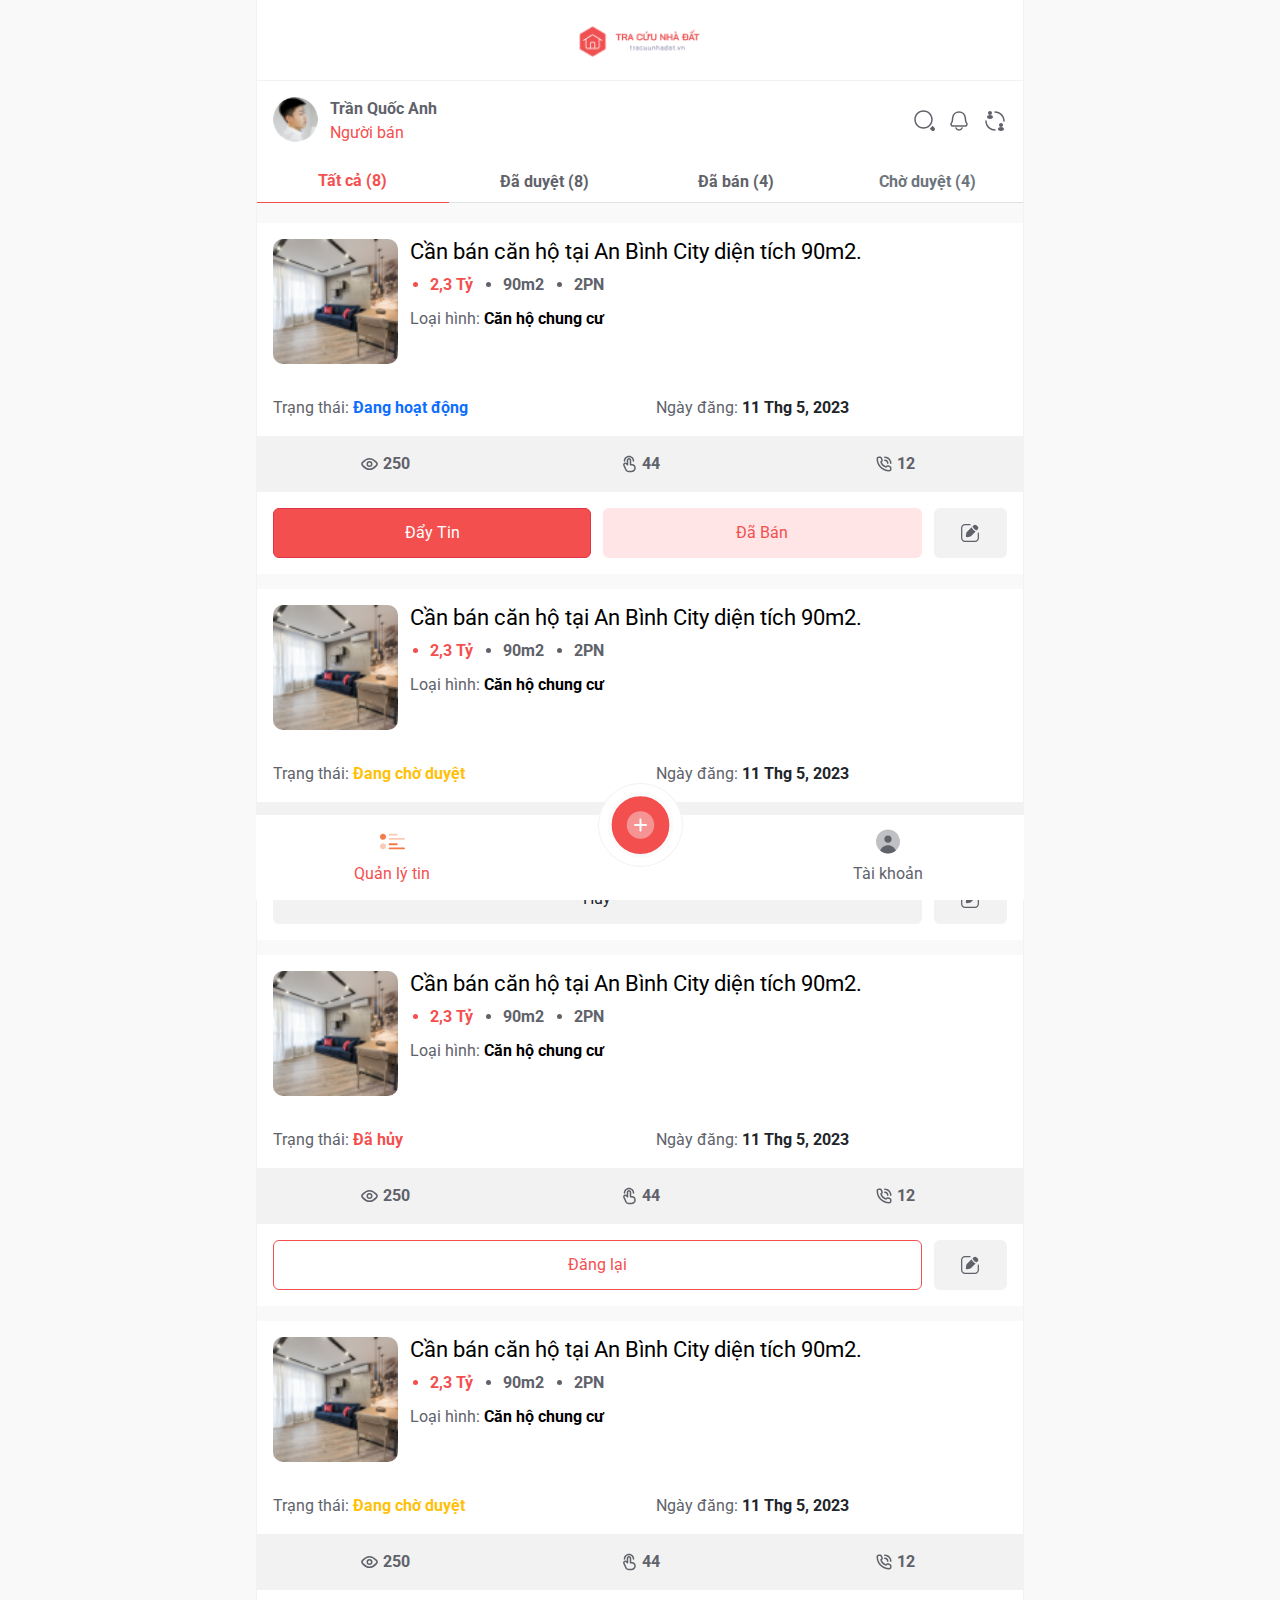
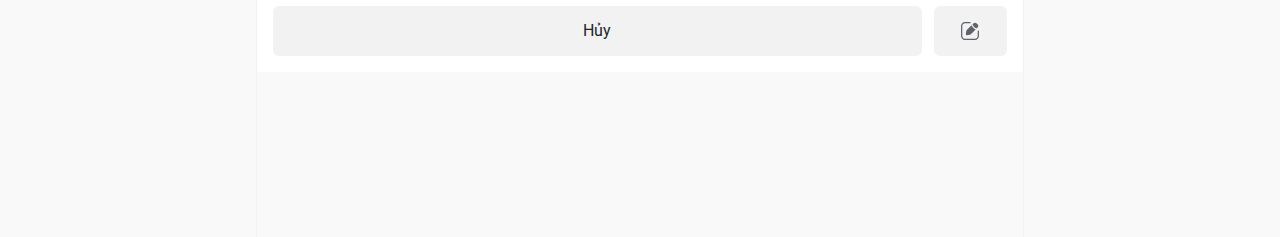
==== nguoi-ban/index.html @ e85fa12e "init" ====
<!doctype html>
<html lang="en">
<head>
    <meta charset="UTF-8">
    <meta name="viewport"
          content="width=device-width, user-scalable=no, initial-scale=1.0, maximum-scale=1.0, minimum-scale=1.0">
    <meta http-equiv="X-UA-Compatible" content="ie=edge">
    <title>Document</title>

    <link rel="stylesheet" href="../asset/bootstrap-5.2.0/css/bootstrap.min.css">
    <link rel="stylesheet" href="../asset/fontawesome-6.1.2/css/all.min.css">
    <link rel="stylesheet" href="../asset/slick-1.8.1/slick/slick.css">
    <link rel="stylesheet" href="../asset/slick-1.8.1/slick/slick-theme.css">
    <link rel="stylesheet" href="../asset/css/style.css">
    <link rel="stylesheet" href="../asset/css/responsive.css">

    <script src="../asset/js/jquery-3.6.0.min.js"></script>
    <script src="../asset/bootstrap-5.2.0/js/bootstrap.min.js"></script>

    <script src="../asset/slick-1.8.1/slick/slick.min.js"></script>
    <script src="../asset/js/source.js"></script>


</head>
<body>
<div class="wrapper">
    <header id="header">
        <div class="logo">
            <img src="../asset/images/logo.png" alt="">
        </div>
    </header>
    <div class="user-head">
        <div class="user-box">
            <img src="../asset/images/user.png" alt="">
            <div class="info">
                <div class="name">Trần Quốc Anh</div>
                <div class="role text-danger"><span class="tag-role bg-danger"></span> Người bán</div>
            </div>
        </div>
        <div class="d-flex u-actions">
            <span  data-bs-toggle="modal" data-bs-target="#searchModal"><img src="../asset/images/icon/search.svg" alt=""></span>
            <span><img src="../asset/images/icon/notification.svg" alt=""></span>
            <span><img src="../asset/images/icon/connection.svg" alt=""></span>
        </div>
    </div>
    <nav class="tab-product">
        <div class="nav nav-tabs" id="nav-tab" role="tablist">
            <button class="nav-link active" id="nav-home-tab" data-bs-toggle="tab" data-bs-target="#nav-home" type="button" role="tab" aria-controls="nav-home" aria-selected="true">Tất cả (8)</button>
            <button class="nav-link" id="nav-profile-tab" data-bs-toggle="tab" data-bs-target="#nav-profile" type="button" role="tab" aria-controls="nav-profile" aria-selected="false">Đã duyệt (8)
            </button>
            <button class="nav-link" id="nav-contact-tab" data-bs-toggle="tab" data-bs-target="#nav-contact" type="button" role="tab" aria-controls="nav-contact" aria-selected="false">Đã bán (4)
            </button>
            <button class="nav-link" id="nav-disabled-tab" data-bs-toggle="tab" data-bs-target="#nav-disabled" type="button" role="tab" aria-controls="nav-disabled" aria-selected="false" disabled>Chờ
                duyệt (4)
            </button>
        </div>
    </nav>
    <div class="tab-content" id="nav-tabContent">
        <div class="tab-pane fade show active" id="nav-home" role="tabpanel" aria-labelledby="nav-home-tab" tabindex="0">
            <div class="pros">
                <div class="view-home">
                    <img src="../asset/images/home.png" alt="">
                    <div class="info">
                        <h3 class="title">Cần bán căn hộ tại An Bình City diện tích 90m2.</h3>
                        <ul class="params">
                            <li class="text-danger">2,3 Tỷ</li>
                            <li class="">90m2</li>
                            <li class="">2PN</li>
                        </ul>
                        <div class="h-type">Loại hình: <strong>Căn hộ chung cư</strong></div>
                    </div>
                </div>
                <div class="h-status">
                    <div class="h-type">Trạng thái: <strong class="text-primary">Đang hoạt động</strong></div>
                    <div class="h-type">Ngày đăng: <strong class="text-dark">11 Thg 5, 2023</strong></div>
                </div>
                <div class="h-react">
                    <span class="rc-item">
                        <img src="../asset/images/icon/view.svg" alt=""> 250
                    </span>
                    <span class="rc-item">
                        <img src="../asset/images/icon/press.svg" alt=""> 44
                    </span>
                    <span class="rc-item">
                        <img src="../asset/images/icon/calling.svg" alt=""> 12
                    </span>
                </div>
                <div class="h-action">
                    <button class="btn btn-danger">Đẩy Tin</button>
                    <button class="btn bg-danger-bg-subtle">Đã Bán</button>
                    <button class="btn bg-dark-bg-subtle btn-edit"><img src="../asset/images/icon/edit-rectangle.svg" alt=""></button>
                </div>
            </div>
            <div class="pros">
                <div class="view-home">
                    <img src="../asset/images/home.png" alt="">
                    <div class="info">
                        <h3 class="title">Cần bán căn hộ tại An Bình City diện tích 90m2.</h3>
                        <ul class="params">
                            <li class="text-danger">2,3 Tỷ</li>
                            <li class="">90m2</li>
                            <li>2PN</li>
                        </ul>
                        <div class="h-type">Loại hình: <strong>Căn hộ chung cư</strong></div>
                    </div>
                </div>
                <div class="h-status">
                    <div class="h-type">Trạng thái: <strong class="text-warning">Đang chờ duyệt</strong></div>
                    <div class="h-type">Ngày đăng: <strong class="text-dark">11 Thg 5, 2023</strong></div>
                </div>
                <div class="h-react">
                    <span class="rc-item">
                        <img src="../asset/images/icon/view.svg" alt=""> 250
                    </span>
                    <span class="rc-item">
                        <img src="../asset/images/icon/press.svg" alt=""> 44
                    </span>
                    <span class="rc-item">
                        <img src="../asset/images/icon/calling.svg" alt=""> 12
                    </span>
                </div>
                <div class="h-action">
                    <button class="btn bg-dark-bg-subtle">Hủy</button>
                    <button class="btn bg-dark-bg-subtle btn-edit"><img src="../asset/images/icon/edit-rectangle.svg" alt=""></button>
                </div>
            </div>
            <div class="pros">
                <div class="view-home">
                    <img src="../asset/images/home.png" alt="">
                    <div class="info">
                        <h3 class="title">Cần bán căn hộ tại An Bình City diện tích 90m2.</h3>
                        <ul class="params">
                            <li class="text-danger">2,3 Tỷ</li>
                            <li class="">90m2</li>
                            <li class="">2PN</li>
                        </ul>
                        <div class="h-type">Loại hình: <strong>Căn hộ chung cư</strong></div>
                    </div>
                </div>
                <div class="h-status">
                    <div class="h-type">Trạng thái: <strong class="text-danger">Đã hủy</strong></div>
                    <div class="h-type">Ngày đăng: <strong class="text-dark">11 Thg 5, 2023</strong></div>
                </div>
                <div class="h-react">
                    <span class="rc-item">
                        <img src="../asset/images/icon/view.svg" alt=""> 250
                    </span>
                    <span class="rc-item">
                        <img src="../asset/images/icon/press.svg" alt=""> 44
                    </span>
                    <span class="rc-item">
                        <img src="../asset/images/icon/calling.svg" alt=""> 12
                    </span>
                </div>
                <div class="h-action">
                    <button class="btn btn-outline-danger">Đăng lại</button>
                    <button class="btn bg-dark-bg-subtle btn-edit"><img src="../asset/images/icon/edit-rectangle.svg" alt=""></button>
                </div>
            </div>
            <div class="pros">
                <div class="view-home">
                    <img src="../asset/images/home.png" alt="">
                    <div class="info">
                        <h3 class="title">Cần bán căn hộ tại An Bình City diện tích 90m2.</h3>
                        <ul class="params">
                            <li class="text-danger">2,3 Tỷ</li>
                            <li class="">90m2</li>
                            <li class="">2PN</li>
                        </ul>
                        <div class="h-type">Loại hình: <strong>Căn hộ chung cư</strong></div>
                    </div>
                </div>
                <div class="h-status">
                    <div class="h-type">Trạng thái: <strong class="text-warning">Đang chờ duyệt</strong></div>
                    <div class="h-type">Ngày đăng: <strong class="text-dark">11 Thg 5, 2023</strong></div>
                </div>
                <div class="h-react">
                    <span class="rc-item">
                        <img src="../asset/images/icon/view.svg" alt=""> 250
                    </span>
                    <span class="rc-item">
                        <img src="../asset/images/icon/press.svg" alt=""> 44
                    </span>
                    <span class="rc-item">
                        <img src="../asset/images/icon/calling.svg" alt=""> 12
                    </span>
                </div>
                <div class="h-action">
                    <button class="btn bg-dark-bg-subtle">Hủy</button>
                    <button class="btn bg-dark-bg-subtle btn-edit"><img src="../asset/images/icon/edit-rectangle.svg" alt=""></button>
                </div>
            </div>
        </div>
        <div class="tab-pane fade" id="nav-profile" role="tabpanel" aria-labelledby="nav-profile-tab" tabindex="0">
            ...
        </div>
        <div class="tab-pane fade" id="nav-contact" role="tabpanel" aria-labelledby="nav-contact-tab" tabindex="0">
            ...
        </div>
        <div class="tab-pane fade" id="nav-disabled" role="tabpanel" aria-labelledby="nav-disabled-tab" tabindex="0">
            ...
        </div>
    </div>
</div>
<footer id="footer">
    <div class="foot-action">
        <a href="" class="active">
            <img src="../asset/images/icon/manage.svg" alt="">
            <span>Quản lý tin</span>
        </a>
        <a href="dk-can-ho-chung-cu.html">
            <span class="add-action"><img src="../asset/images/icon/add.svg" alt=""></span>
        </a>
        <a href="">
            <img src="../asset/images/icon/user-circle.svg" alt="">
            <span>Tài khoản</span>
        </a>
    </div>
</footer>

<!-- Modal -->
<div class="modal fade" id="searchModal" tabindex="-1" aria-labelledby="exampleModalLabel" aria-hidden="true">
    <div class="modal-dialog">
        <div class="modal-content">
            <div class="modal-header">
                <h1 class="modal-title fs-5" id="exampleModalLabel">Tìm kiếm</h1>
                <button type="button" class="btn-close" data-bs-dismiss="modal" aria-label="Close"></button>
            </div>
            <div class="modal-body">
                <form action="">
                    <div class="input-group">
                        <input type="text" class="form-control" placeholder="Nhập từ khóa...">
                    </div>
                </form>
            </div>
            <div class="modal-footer">
                <button type="button" class="btn btn-secondary" data-bs-dismiss="modal">Đóng</button>
                <button type="button" class="btn btn-primary">Tìm kiếm</button>
            </div>
        </div>
    </div>
</div>

<script src="../asset/js/source.js"></script>
</body>
</html>
---- asset/css/style.css ----
@import url('https://fonts.googleapis.com/css2?family=Roboto:wght@300;400;500;700;900&display=swap');
@import url('https://fonts.googleapis.com/css2?family=Montserrat:wght@300;400;500;600;700&display=swap');

:root {
    --baseColor: #EE1D23;
    --fontBase: Roboto, sans-serif;
    --font2: 'Montserrat', sans-serif;
    --width: 768px;
}
* {
    box-sizing: border-box;
    outline: none;
}

.form-create {
}

a, button{
    transition: .3s;
}
button:focus{
    box-shadow: none !important;
    outline: none !important;
}
body {
    font-family: var(--fontBase);
    font-size: 16px;
    font-weight: 400;
    width: 100vw;
    overflow-x: hidden;
    color: #60626A;
    background: #f9f9f9;
}

.font2{
    font-family: var(--font2);
}
.bold600{
    font-weight: 600;
}
.bold700{
    font-weight: 700;
}
.bold400{
    font-weight: 400;
}
.bg-danger{
    background: #F44F4F !important;
}
.text-danger{
    color: #F44F4F !important;
}
.btn-danger {
    background: #F44F4F !important;
}
.bg-danger-bg-subtle{
    background-color: #FFE5E5 !important;
    color: #F44F4F;
}
.bg-dark-bg-subtle{
    background-color: #F2F2F2 !important;
}
.wrapper {
    padding-bottom: 150px;
    width: 100%;
    max-width: var(--width);
    margin: 0 auto;
    border: 1px solid #f2f2f2;
    border-top: none;
    border-bottom: none;
    min-height: 100vh;
    position: absolute;
    overflow-y: auto;
    top: 0;
    left: 50%;
    transform: translateX(-50%);
}
body::-webkit-scrollbar-track
{
    background-color: #ffffff;
}

body::-webkit-scrollbar
{
    width: 8px;
    background-color: #e3e3e3;
}

body::-webkit-scrollbar-thumb
{
    background-color: #d9d9d9;
    border-radius: 15px;
}
.logo {
    display: flex;
    justify-content: center;
    align-items: center;
    padding: 15px;
    border-bottom: 1.5px solid #F2F2F2;
    background: #fff;
}

.logo img {width: 160px;}
.user-box {
    display: flex;
    padding: 16px;
}

.user-box > div {
    width: 50%;
}

.user-head {
    display: flex;
    align-items: center;
    background: #fff;
}

.user-head > div {
    width: 50%;
}

.user-box img {
    width: 45px;
    height: 45px;
    object-fit: contain;
    border-radius: 50%;
    margin-right: 12px;
}

.u-actions {
    justify-content: flex-end;
    padding: 16px;
    gap: 12px;
    cursor: pointer;
}

.tab-product .nav-link {
    width: 25%;
    color: #60626A;
    font-weight: bold;
}

.tab-product .nav-link.active {
    color: #F44F4F;
    border: none;
    border-bottom: 1px solid #F44F4F;
}

nav.tab-product {
    margin-bottom: 20px;
    background: #fff;
}

.pros {
    background: #fff;
    margin-bottom: 15px;
}

.view-home {
    display: flex;
    padding: 16px;
}

.view-home img {
    width: 125px;
    height: 125px;
    object-fit: cover;
    border-radius: 10px;
    margin-right: 12px;
}

.view-home .title {
    color: #000;
    font-weight: 400;
    font-size: 22px;
}

.view-home .params {
    display: flex;
    gap: 30px;
    margin-bottom: 10px;
    padding-left: 20px;
    font-weight: bold;
}

.h-type strong {
    color: #000;
}

.h-status {
    display: flex;
}

.h-status > div {
    width: 50%;
    padding: 16px;
}

.h-react {
    display: flex;
    background: #F2F2F2;
}

.rc-item {
    width: calc(100% / 3);
    text-align: center;
    padding: 16px;
    font-weight: bold;
}

.h-action {
    display: flex;
    padding: 16px;
    gap: 12px;
}

.h-action .btn-edit {
    width: 10% !important;
}
.h-action .btn {
    width: 45%;
    padding: 12px;
}
.h-action .btn:not(.btn-edit){
    flex: 1;
}
.btn-outline-danger {
    --bs-btn-color: #F44F4F;
    --bs-btn-border-color: #F44F4F;
    --bs-btn-hover-color: #fff;
    --bs-btn-hover-bg: #F44F4F;
    --bs-btn-hover-border-color: #F44F4F;
    --bs-btn-focus-shadow-rgb: 220,53,69;
    --bs-btn-active-color: #fff;
    --bs-btn-active-bg: #F44F4F;
    --bs-btn-active-border-color: #F44F4F;
    --bs-btn-active-shadow: inset 0 3px 5px rgba(0, 0, 0, 0.125);
    --bs-btn-disabled-color: #F44F4F;
    --bs-btn-disabled-bg: transparent;
    --bs-btn-disabled-border-color: #F44F4F;
    --bs-gradient: none;
}
footer#footer{
    position: fixed;
    bottom: 0;
    left: 50%;
    transform: translateX(-50%);
    background: #fff;
    width: var(--width);
    height: 86px;
}
.foot-action {
    display: flex;
    padding: 12px;
    border-top: 1px solid #f2f2f2;
}
.foot-action > a {
    color: #60626A;
    display: flex;
    flex-direction: column;
    gap: 6px;
    width: calc(100% / 3);
    align-items: center;
    text-decoration: none;
}
.foot-action > a.active {
    color: #F44F4F;
}

.foot-action > a.active img {
    filter: invert(41%) sepia(81%) saturate(2802%) hue-rotate(337deg) brightness(119%) contrast(91%);
}
.add-action{
    background: #fff;
    padding: 8px;
    transform: translateY(-44px);
    border-radius: 50%;
    border: 1px solid #f2f2f2;
    width: 85px;
}

.add-action img {
    width: 100% !important;
    border-radius: 50%;
    height: 100%;
}

.foot-action > a img {
    width: 30px;
}
.tab-title{
    padding: 16px;
    text-align: center;
    position: relative;
    display: flex;
    align-items: center;
    margin-bottom: 15px;
    background: #fff;
}

.tab-title .title {
    width: 100%;
    font-size: 20px;
}
.tab-title .btn-back {
    position: absolute;
    top: 50%;
    transform: translateY(-50%);
    left: 10px;
}
.tab-title .title {
    color: #000;
}

#s-drop-img {
    background-repeat: no-repeat;
    background-size: auto 90%;
    font-size: 22px;
    width: 100%;
    display: flex;
    flex-wrap: wrap;
    border-radius: 15px;
    position: relative;
}

#s-drop-img .upload__box {
    height: 190px;
    width: 100%;
    margin: 0 15px;
    margin-bottom: 10px;
}

#s-drop-img .upload__inputFile {
    width: 0.1px;
    height: 0.1px;
    opacity: 0;
    overflow: hidden;
    position: absolute;
    z-index: -1;
}

#s-drop-img .upload__btn {
    display: flex;
    font-weight: 600;
    color: #a3a3a3;
    text-align: center;
    min-width: 116px;
    padding: 5px;
    transition: all 0.3s ease;
    cursor: pointer;
    background-color: transparent;
    border-radius: 10px;
    line-height: 26px;
    font-size: 14px;
    border: none;
    font-size: 5rem;
    width: 100%;
    height: 100%;
    flex-direction: column;
    justify-content: center;
    background: #F2F2F2;
}

#s-drop-img .upload__btn:hover {
    color: #4045ba;
    transition: all 0.3s ease;
}

#s-drop-img .upload__btn-box {
    margin-bottom: 10px;
    height: 100%;
    width: 100%;
    display: flex;
    justify-content: center;
    align-items: center;
}

#s-drop-img .upload__img-wrap {
    display: flex;
    flex-wrap: wrap;
    margin: 0 -10px;
    min-width: 100%;
}

#s-drop-img .upload__img-box {
    width: 20%;
    padding: 0 5px;
    margin-bottom: 12px;
    height: 130px;
    border-radius: 5px;
}

#s-drop-img .upload__img-close {
    width: 24px;
    height: 24px;
    border-radius: 50%;
    background-color: rgba(0, 0, 0, 0.5);
    position: absolute;
    top: 10px;
    right: 10px;
    text-align: center;
    line-height: 24px;
    z-index: 1;
    cursor: pointer;
    display: flex;
    justify-content: center;
    align-items: center;
}

#s-drop-img .upload__img-close:after {
    content: '\2716';
    font-size: 14px;
    color: white;
}

#s-drop-img .img-bg {
    position: relative;
    padding: 5px;
    width: 100%;
    height: 100%;
    background: var(--bg-fill);
}

#s-drop-img .img-bg img {
    width: 100%;
    object-fit: cover;
    height: 100%;
    border-radius: 10px;
}

#s-drop-img .inline-text-drop {
    font-size: 16px;
    margin-top: 10px;
    color: #a3a3a3;
}

#s-drop-img .select-bg {
    display: flex;
    position: absolute;
    top: 5px;
    right: 5px;
}

#s-drop-img .select-bg button {
    width: 45px;
    height: 45px;
    border-radius: 50%;
    margin-right: 10px;
    outline: none;
    border: 3px solid #444444;
    cursor: pointer;
    padding: 3px;
    background: transparent;
}

#s-drop-img .select-bg button span {
    width: 100%;
    height: 100%;
    display: block;
    border-radius: 50%;
}

#s-drop-img .select-bg button.active {
    border: 3px solid #99004d;
}

#s-drop-img #btn-saveToZip {
    position: absolute;
    bottom: 10px;
    right: 10px;
    background: linear-gradient(200deg, var(--accent-light-color), var(--accent-color));
    background-position: 50% 50%;
    background-size: 100%;
    border: none;
    color: #fff;
    padding: 10px 25px;
    border-radius: 30px;
    cursor: pointer;
}

#s-loading {
    position: absolute;
    width: 100%;
    height: 100%;
    top: 0;
    left: 0;
    background: rgba(0,0,0,.5);
    z-index: 9;
    display: flex;
    justify-content: center;
    align-items: center;
    color: #fff;
    font-size: 20px;
    cursor: progress;
}

#s-drop-img .bg-none {
    background-image: url('./transparent.png') !important;
    background-size: 20px 20px !important;
}

.form-card {
    background: #fff;
    padding: 20px 15px;
}

.form-card h4 {
    color: #F44F4F;
}
.check-b{
    background: #F2F2F2;
    border-radius: 8px;
    padding: 15px;
}
.form-card label {
    color: #000;
}
.tag-home .badge {
    border-radius: 60px;
    padding: 10px 15px;
}

.text-bg-secondary {
    background: #ECECEE !important;
    color: #60626A !important;
}
.text-bg-danger {
    background: #F44F4F !important;
    color: #fff;
}
.user-box .name {
    font-weight: bold;
}
.u-info {
    padding: 20px 15px;
}

.u-info h4 {
    font-size: 16px;
}
---- asset/css/responsive.css ----
@media (min-width: 576px) {
*{}
}

/*pc*/
@media (min-width: 1025px) {
*{}
}

/*laptop*/
@media (max-width: 1024px) {
	*{}
}

/*tablet*/
@media (max-width: 768px) {
    *{}
}

@media (max-width: 768px) {
    #s-drop-img .upload__box {
        width: 50%;
        height: 200px;
        margin: 0;
    }

    #s-drop-img .upload__btn {
        font-size: 65px;
    }

    #s-drop-img .img-bg {
    }

    #s-drop-img .upload__img-box {
        width: 50%;
        height: 200px;
    }

    #s-drop-img .upload__img-wrap > div {
        width: 50%;
    }

    #s-drop-img {
        padding-bottom: 50px;
    }

    #s-drop-img .select-bg button {
        width: 35px;
        height: 35px;
    }
}
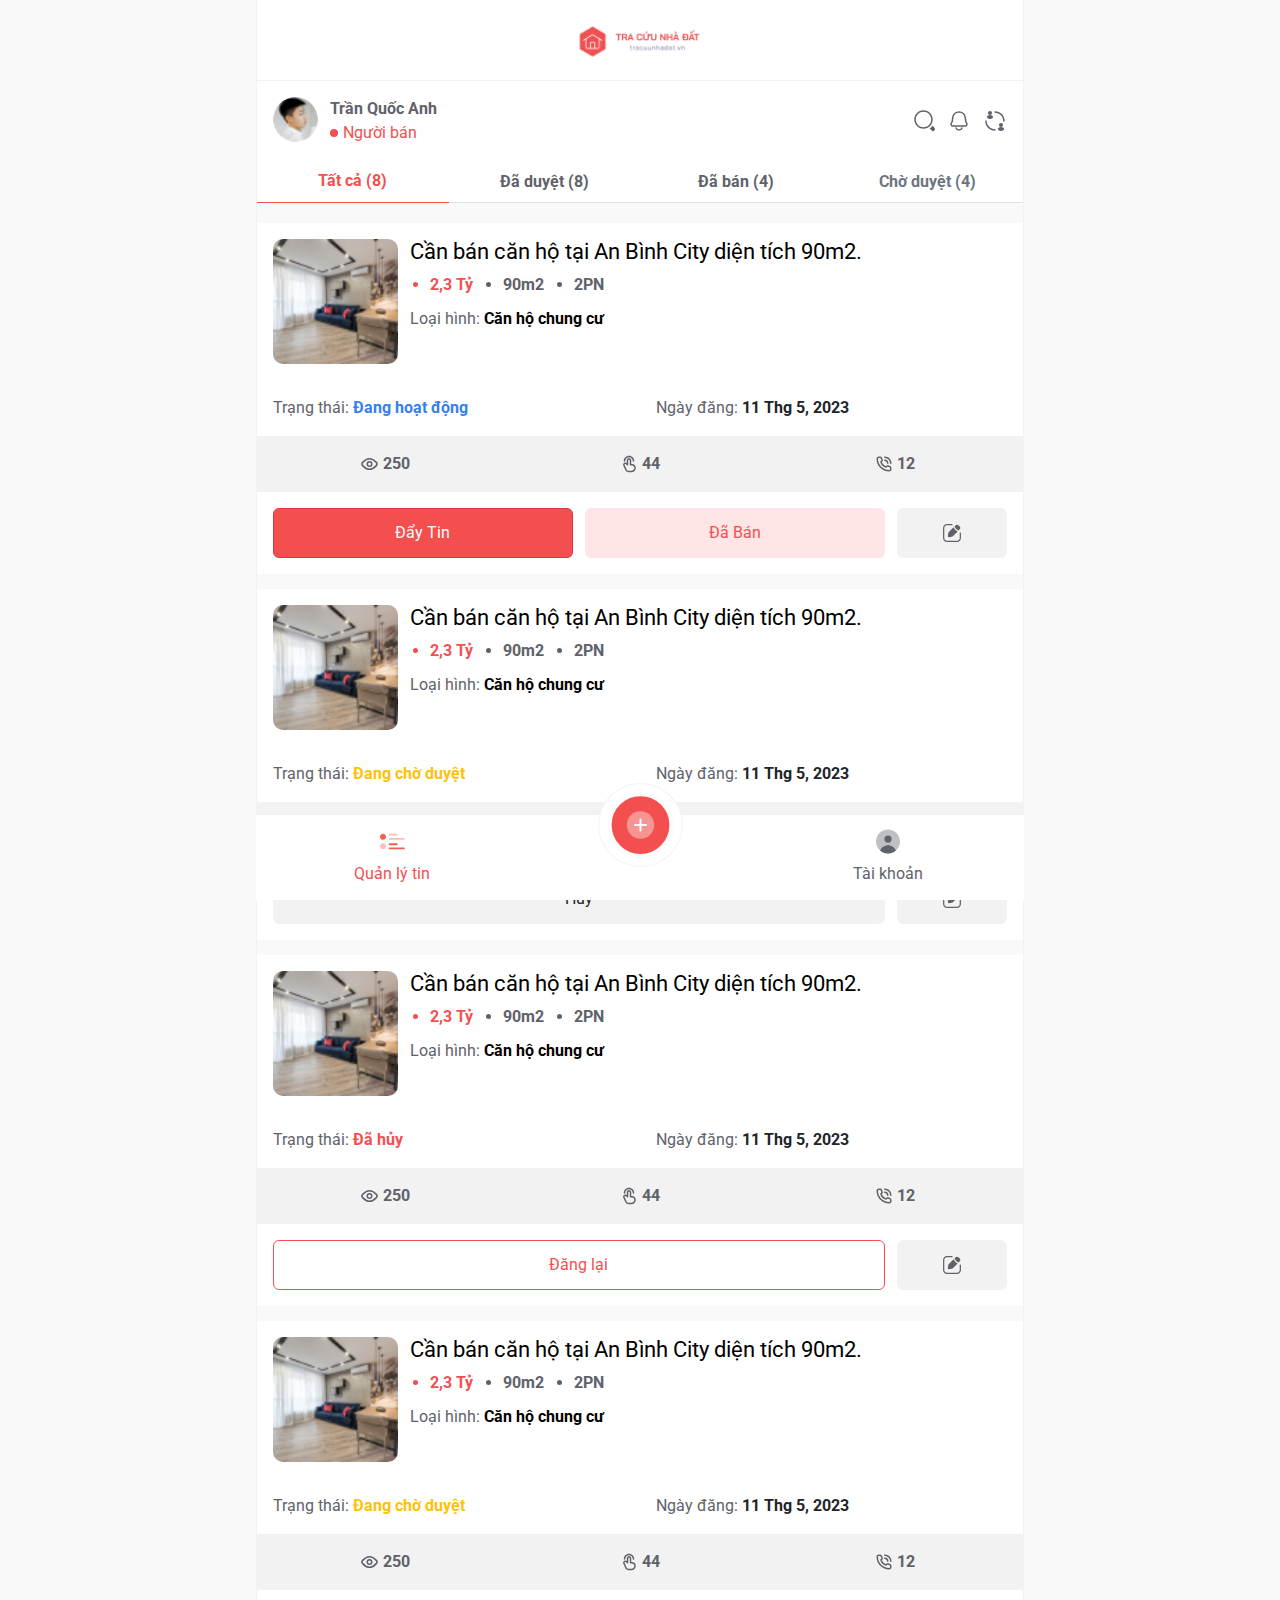
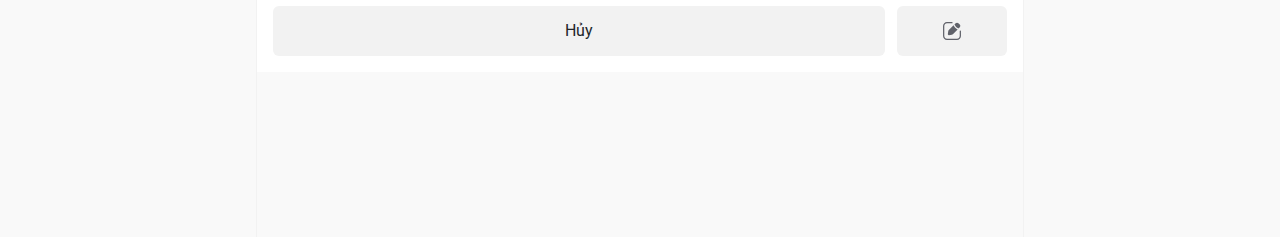
==== commit a79e1123: "updated" ====
--- a/nguoi-ban/index.html
+++ b/nguoi-ban/index.html
@@ -13,6 +13,7 @@
     <link rel="stylesheet" href="../asset/slick-1.8.1/slick/slick-theme.css">
     <link rel="stylesheet" href="../asset/css/style.css">
     <link rel="stylesheet" href="../asset/css/responsive.css">
+    <link rel="stylesheet" href="../asset/css/jquery-ui.css">
 
     <script src="../asset/js/jquery-3.6.0.min.js"></script>
     <script src="../asset/bootstrap-5.2.0/js/bootstrap.min.js"></script>
--- a/asset/css/style.css
+++ b/asset/css/style.css
@@ -216,7 +216,7 @@
 }
 
 .h-action .btn-edit {
-    width: 10% !important;
+    width: 15% !important;
 }
 .h-action .btn {
     width: 45%;
@@ -248,6 +248,7 @@
     transform: translateX(-50%);
     background: #fff;
     width: var(--width);
+    max-width: 100%;
     height: 86px;
 }
 .foot-action {
@@ -269,7 +270,7 @@
 }
 
 .foot-action > a.active img {
-    filter: invert(41%) sepia(81%) saturate(2802%) hue-rotate(337deg) brightness(119%) contrast(91%);
+    filter: invert(41%) sepia(261%) saturate(4122%) hue-rotate(337deg) brightness(119%) contrast(91%);
 }
 .add-action{
     background: #fff;
@@ -539,3 +540,342 @@
 .u-info h4 {
     font-size: 16px;
 }
+.tag-role{
+    width: 8px;
+    height: 8px;
+    border-radius: 50%;
+    margin-right: 5px;
+    display: inline-block;
+}
+.user-box .role {
+    display: flex;
+    align-items: center;
+}
+.tab-buyer .nav-link {
+    width: calc(100% / 3);
+}
+.w10 {
+    width: 10% !important;
+}
+.filters {
+    background: #fff;
+    padding: 16px;
+    margin-bottom: 25px;
+}
+
+.tab-buyer {
+    margin-bottom: 0 !important;
+}
+
+.filters  h4 {
+    font-size: 19px;
+    color: #000;
+}
+
+.ac-filter img {
+    width: 22px;
+    cursor: pointer;
+}
+
+.ac-filter {
+    color: #000;
+}
+
+.product {
+    background: #fff;
+    padding: 15px;
+    position: relative;
+    margin-bottom: 15px;
+}
+
+.product .img {
+    width: 100%;
+    height: 260px;
+    object-fit: cover;
+    border-radius: 10px;
+}
+
+.product .badge {
+    position: absolute;
+    top: 25px;
+    left: 25px;
+    background: rgba(2, 4, 11, 0.5) !important;
+    color: #fff !important;
+    padding: 5px 10px;
+    display: flex;
+    align-items: center;
+    gap: 5px;
+}
+
+.text-primary {
+    color: #3480F1 !important;
+}
+
+.product .place {
+    margin: 10px 0;
+}
+
+.product .place > span:first-child {
+    font-weight: 500;
+}
+
+.product .title {
+    color: #000;
+    font-size: 20px;
+    text-transform: capitalize;
+    margin-bottom: 8px;
+}
+
+.product .measure {
+    display: flex;
+    gap: 10px;
+    font-weight: bold;
+    font-size: 18px;
+    margin-bottom: 10px;
+}
+
+.product ul {
+    display: flex;
+    gap: 28px;
+    padding-left: 2px;
+    font-size: 14px;
+}
+
+.product ul > li:first-child {
+    list-style: none;
+}
+
+.p-action {
+    gap: 8px;
+    display: flex;
+}
+
+.p-action .btn {
+    padding: 10px;
+}
+
+.p-action .btn:not(.w10) {
+    flex: 1;
+}
+.product a {
+    text-decoration: none;
+    color: #60626A;
+}
+.modal-title {
+    color: #000;
+    font-size: 18px !important;
+}
+
+.form-filter .form-check {
+    border-bottom: 1px solid #F2F2F2;
+    padding: 10px 0px;
+    font-weight: 500;
+    display: flex;
+}
+
+.form-filter .form-check label {
+    flex: 1;
+    cursor: pointer;
+}
+.product .badge.vjp {
+    left: auto;
+    right: 25px;
+    background: #F44F4F !important;
+}
+
+.product .badge.vjp img {
+    width: 15px;
+}
+.w20 {
+    width: 20%;
+}
+.notices {
+    background: #fff;
+}
+
+.n-item {
+    border-bottom: 1px solid #F2F2F2;
+    display: flex;
+    padding: 15px 12px;
+    gap: 15px;
+    cursor: pointer;
+    color: #8f8f8f;
+}
+
+.n-item.active {
+    color: #000;
+}
+
+.n-item.active img {
+    filter: invert(41%) sepia(331%) saturate(3162%) hue-rotate(337deg) brightness(109%) contrast(91%);
+}
+
+.n-item .time {
+    font-size: 14px;
+    margin-top: 3px;
+}
+
+.n-item img {width: 42px;}
+
+.baseColor {
+    color: #60626A;
+}
+.cursor-pointer{
+    cursor: pointer;
+}
+.details .title {
+    font-size: 25px;
+    color: #000;
+    padding: 10px;
+    background: #fff;
+}
+
+.details .info a {
+    display: flex;
+    gap: 6px;
+    padding: 5px 10px;
+}
+
+.details .prices {
+    display: flex;
+    margin: 10px 0;
+}
+
+.prices > .price-item:last-child {
+    border: none;
+}
+
+.price-item {
+    flex: 1;
+    padding: 10px;
+    display: flex;
+    flex-direction: column;
+    align-items: center;
+    border-right: 1px solid #e5e5e5;
+}
+
+.price-item .total {
+    color: #F44F4F;
+    font-weight: bold;
+    font-size: 18px;
+}
+
+.details .user-head {
+    background: transparent;
+    border-top: 1px solid #ddd;
+}
+
+.rates {
+    display: flex;
+    font-size: 14px;
+    gap: 5px;
+}
+
+.rates span {
+    color: #bbb;
+}
+
+.details .user-box {
+    width: 100%;
+    border-bottom: 1px solid #ddd;
+    margin-bottom: 20px;
+}
+
+.details .user-box .badge {background: #F44F4F;border-radius: 12px;padding: 5px 12px;}
+
+.txt-detail {
+    padding: 15px;
+}
+
+.txt-detail {}
+
+.btn-cls {
+    color: #000;
+    font-weight: bold;
+    font-size: 18px;
+    padding-bottom: 8px;
+}
+
+.details .card-body {
+    background: transparent;
+    border: none;
+}
+
+.sdz {
+    display: flex;
+    justify-content: space-between;
+    padding: 3px 0;
+}
+
+.sdz strong {
+    color: #000;
+}
+.btn-cls{
+    position:  relative;
+}
+.btn-cls[data-bs-toggle].collapsed:after {
+    font-family: "Font Awesome 5 Free";
+    font-weight: 900;
+    content: "\f078";
+    color:  #444444;
+    position: absolute;
+    right: 10px;
+}
+.btn-cls[data-bs-toggle]:not(.collapsed):after {
+    font-family: "Font Awesome 5 Free";
+    font-weight: 900;
+    content: "\f077";
+    color:  #444444;
+    position: absolute;
+    right: 10px;
+}
+.txt-detail {
+    border-bottom: 1px solid #ddd;
+    background: #fff;
+}
+#range-slider {margin: 0 auto;}
+#slider-range {background-color: #ECECEE;border-radius: 20px;}
+
+.ui-slider-horizontal .ui-slider-range {background-color: #F44F4F;}
+
+.ui-state-hover, .ui-widget-content .ui-state-hover, .ui-widget-header .ui-state-hover, .ui-state-active, .ui-widget-content .ui-state-active, .ui-state-focus, .ui-widget-content .ui-state-focus, .ui-widget-header .ui-state-focus, .ui-button:hover, .ui-button:focus {
+    background: #fff!important;
+    border: 1px solid #cccccc!important;
+}
+
+.ui-slider .ui-slider-handle {
+    border-radius: 50%;
+    height:20px;
+    width:20px;
+}
+
+#amount {
+    font-size: 20px;
+    font-weight: bold;
+    line-height: 1.6875em;
+    color: #000;
+    text-align:center;
+    width:100%;
+    margin-bottom: 10px;
+}
+
+.ui-state-default, .ui-widget-content .ui-state-default, .ui-widget-header .ui-state-default, .ui-button, html .ui-button.ui-state-disabled:hover, html .ui-button.ui-state-disabled:active {
+    border: 1px solid #fff;
+}
+.show-price {
+    flex: 1;
+    text-align: center;
+    font-weight: bold;
+}
+.ui-widget-content {
+    border: none !important;
+    background: #ECECEE !important;
+}
+.details .user-box .info {
+    flex: 1;
+}
+
+
+.details .user-box {
+    background: #fff;
+}
--- a/asset/css/responsive.css
+++ b/asset/css/responsive.css
@@ -1,15 +1,15 @@
 @media (min-width: 576px) {
-*{}
+    *{}
 }
 
 /*pc*/
 @media (min-width: 1025px) {
-*{}
+    *{}
 }
 
 /*laptop*/
 @media (max-width: 1024px) {
-	*{}
+    *{}
 }
 
 /*tablet*/
@@ -18,10 +18,26 @@
 }
 
 @media (max-width: 768px) {
+    body {
+        font-size: 13px;
+    }
+    .add-action {
+        width: 65px;
+        transform: translateY(-35px);
+    }
+
+    .foot-action {
+        padding: 8px;
+    }
+
+    footer#footer {
+        height: 80px;
+    }
     #s-drop-img .upload__box {
-        width: 50%;
-        height: 200px;
+        width: 100% !important;
+        height: 200px !important;
         margin: 0;
+        margin-bottom: 12px;
     }
 
     #s-drop-img .upload__btn {
@@ -37,7 +53,8 @@
     }
 
     #s-drop-img .upload__img-wrap > div {
-        width: 50%;
+        width: calc(100% / 3);
+        height: 110px;
     }
 
     #s-drop-img {
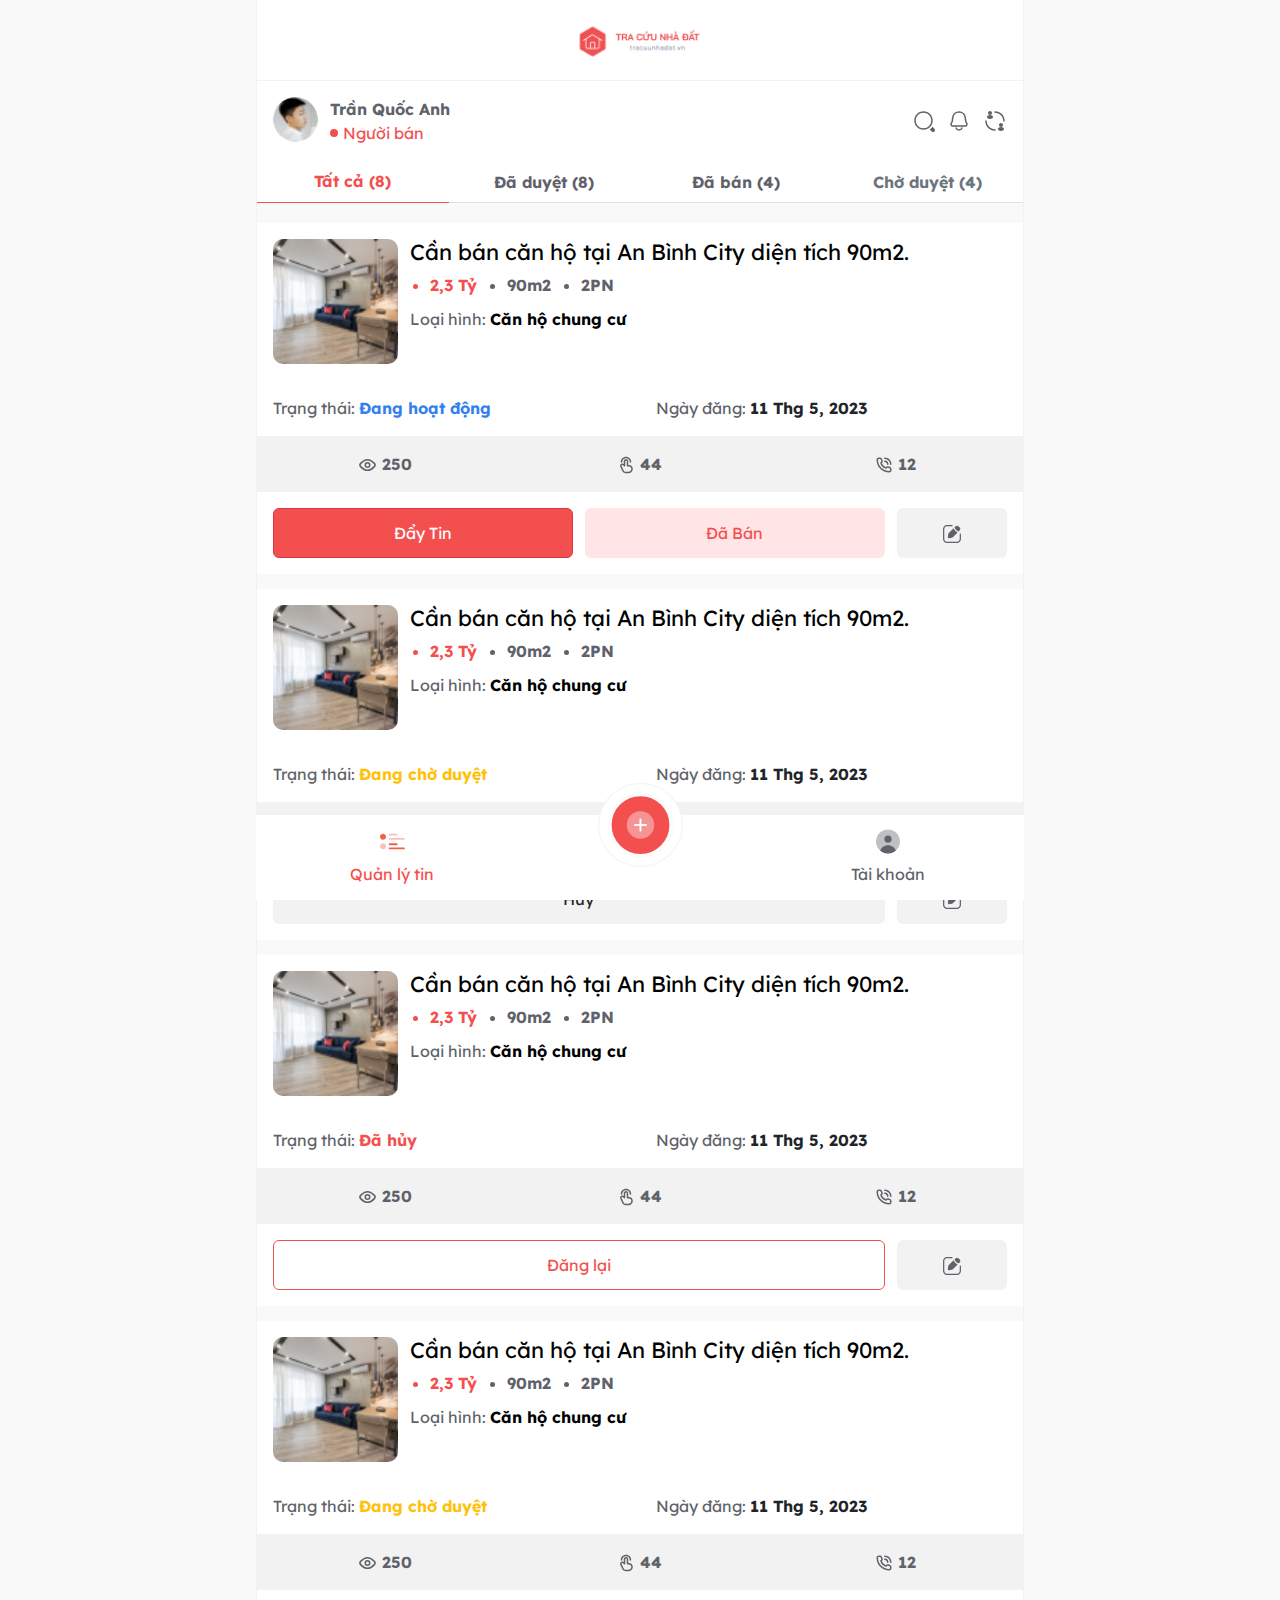
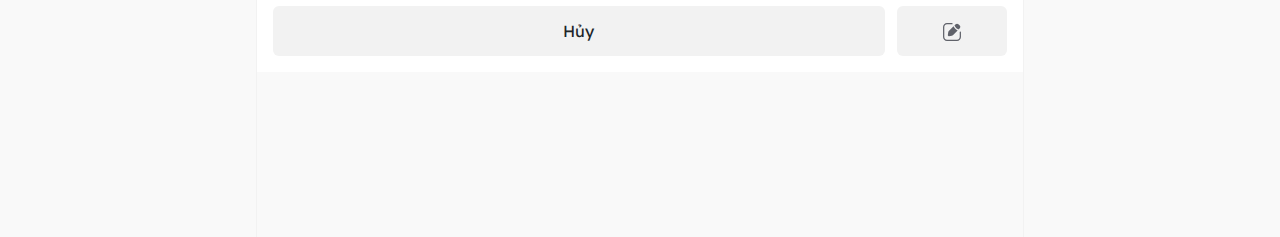
==== commit 68ad8aae: "u" ====
--- a/nguoi-ban/index.html
+++ b/nguoi-ban/index.html
@@ -19,6 +19,7 @@
     <script src="../asset/bootstrap-5.2.0/js/bootstrap.min.js"></script>
 
     <script src="../asset/slick-1.8.1/slick/slick.min.js"></script>
+    <script src="../asset/js/jquery.ui.touch-punch.min.js"></script>
     <script src="../asset/js/source.js"></script>
 
 
--- a/asset/css/style.css
+++ b/asset/css/style.css
@@ -1,9 +1,10 @@
 @import url('https://fonts.googleapis.com/css2?family=Roboto:wght@300;400;500;700;900&display=swap');
 @import url('https://fonts.googleapis.com/css2?family=Montserrat:wght@300;400;500;600;700&display=swap');
+@import url('https://fonts.googleapis.com/css2?family=Lexend:wght@200;300;400;500;600&display=swap');
 
 :root {
     --baseColor: #EE1D23;
-    --fontBase: Roboto, sans-serif;
+    --fontBase: 'Lexend', sans-serif;
     --font2: 'Montserrat', sans-serif;
     --width: 768px;
 }
--- a/asset/css/responsive.css
+++ b/asset/css/responsive.css
@@ -65,4 +65,9 @@
         width: 35px;
         height: 35px;
     }
+    .user-box {width: 60% !important;}
+
+    .u-actions {
+        width: 40% !important;
+    }
 }
